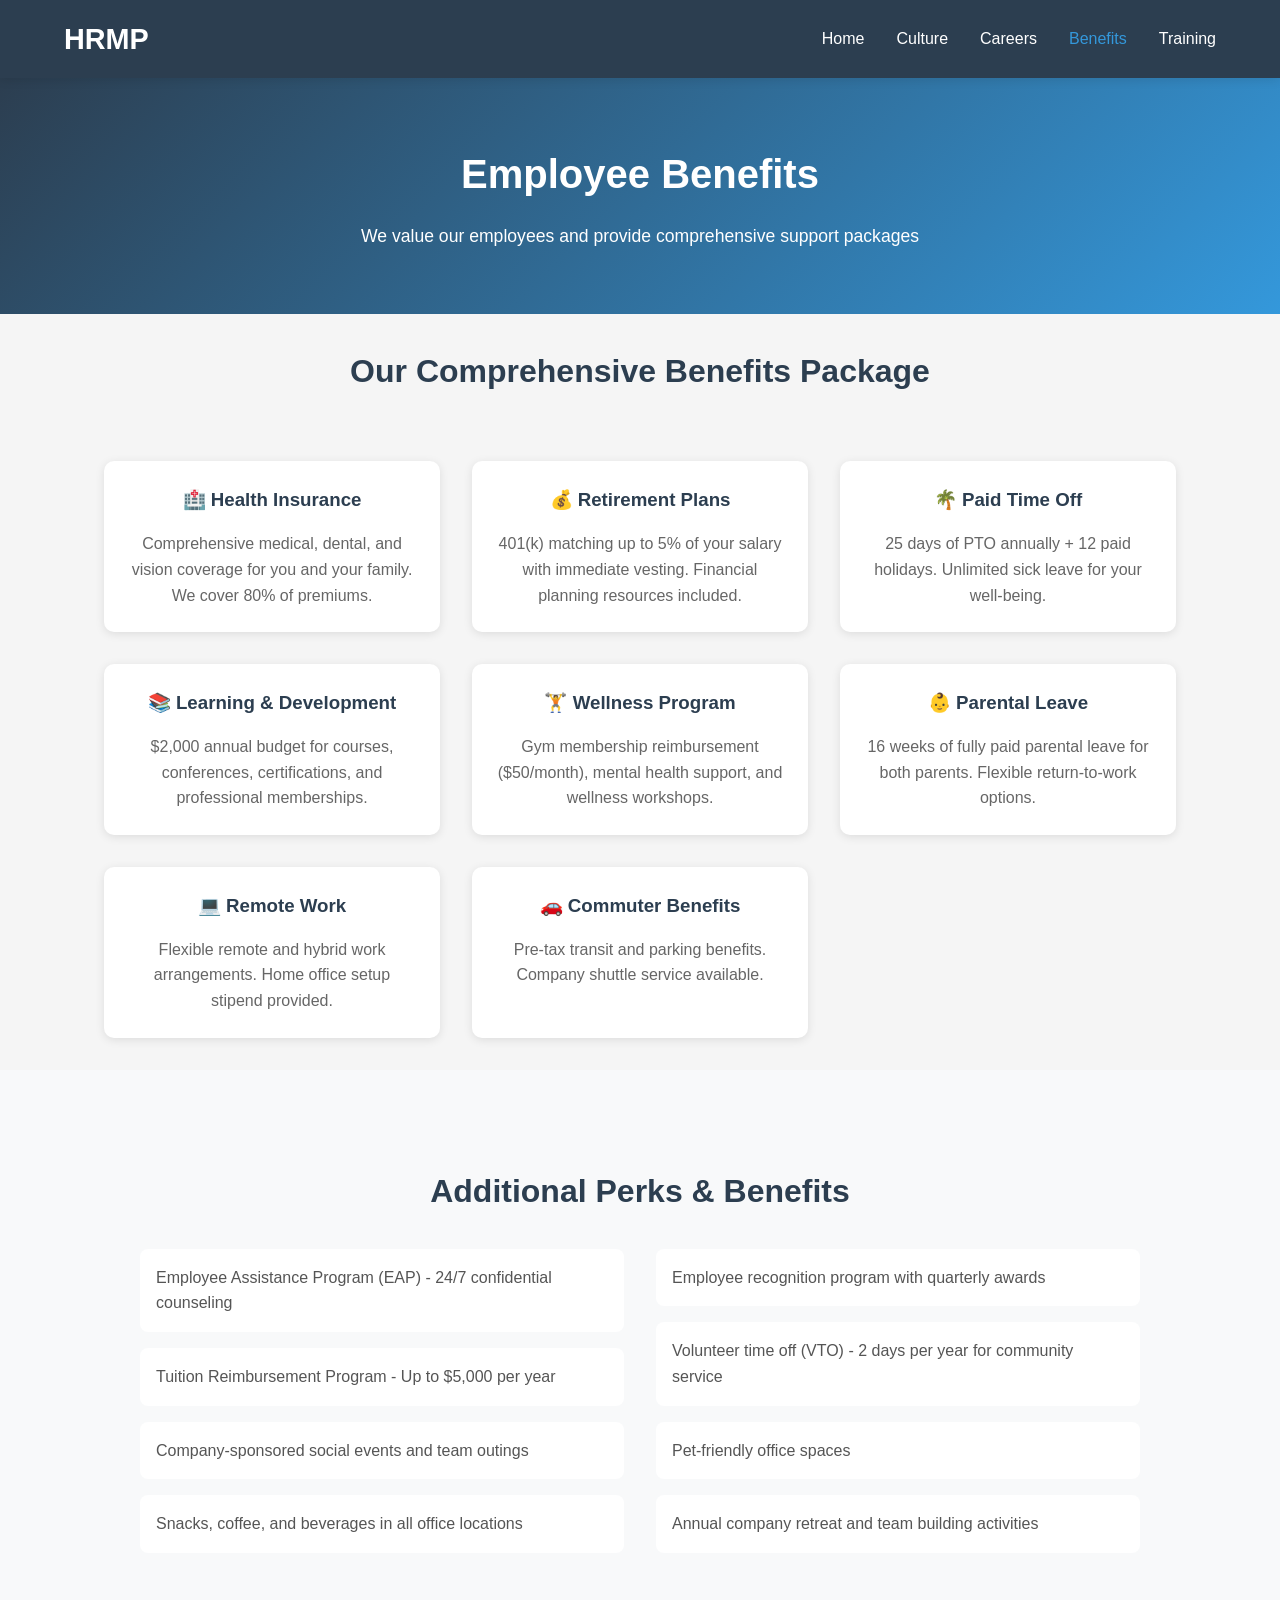
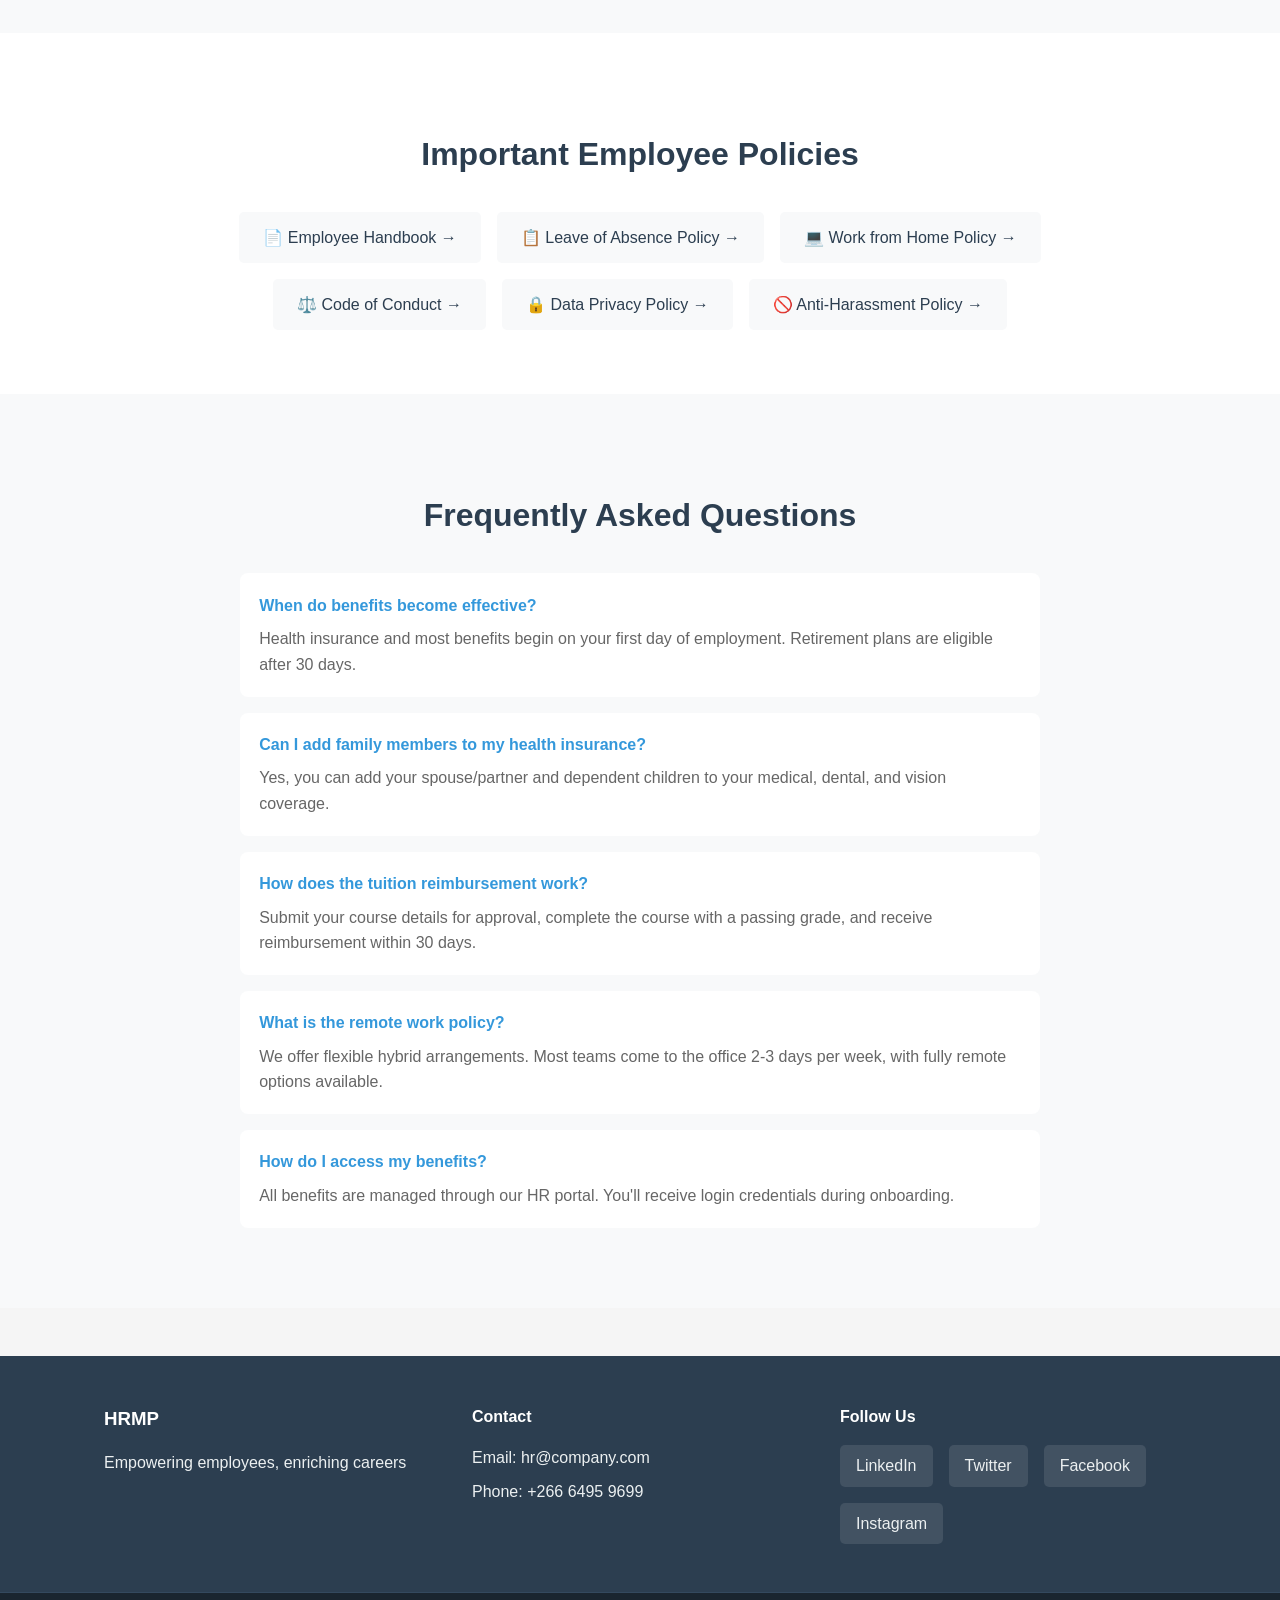
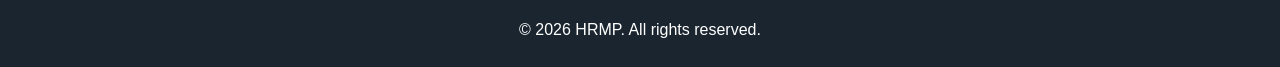
==== pages/benefits.html @ 978f9408 "Initial commit" ====
<!DOCTYPE html>
<html lang="en">
<head>
  <meta charset="UTF-8">
  <meta name="viewport" content="width=device-width, initial-scale=1.0">
  <title>HRMP | Employee Benefits</title>
  <link rel="stylesheet" href="../css/style.css">
</head>
<body>
  <header>
    <nav class="navbar">
      <h1 class="logo">HRMP</h1>
      <ul class="nav-links">
        <li><a href="../index.html">Home</a></li>
        <li><a href="culture.html">Culture</a></li>
        <li><a href="careers.html">Careers</a></li>
        <li><a href="benefits.html" class="active">Benefits</a></li>
        <li><a href="training.html">Training</a></li>
      </ul>
      <button class="hamburger">☰</button>
    </nav>
  </header>

  <main>
    <section class="page-header">
      <h1>Employee Benefits</h1>
      <p>We value our employees and provide comprehensive support packages</p>
    </section>

    <section class="benefits-showcase">
      <h2>Our Comprehensive Benefits Package</h2>
      <div class="benefits-grid">
        <div class="benefit-card">
          <h3>🏥 Health Insurance</h3>
          <p>Comprehensive medical, dental, and vision coverage for you and your family. We cover 80% of premiums.</p>
        </div>
        <div class="benefit-card">
          <h3>💰 Retirement Plans</h3>
          <p>401(k) matching up to 5% of your salary with immediate vesting. Financial planning resources included.</p>
        </div>
        <div class="benefit-card">
          <h3>🌴 Paid Time Off</h3>
          <p>25 days of PTO annually + 12 paid holidays. Unlimited sick leave for your well-being.</p>
        </div>
        <div class="benefit-card">
          <h3>📚 Learning & Development</h3>
          <p>$2,000 annual budget for courses, conferences, certifications, and professional memberships.</p>
        </div>
        <div class="benefit-card">
          <h3>🏋️ Wellness Program</h3>
          <p>Gym membership reimbursement ($50/month), mental health support, and wellness workshops.</p>
        </div>
        <div class="benefit-card">
          <h3>👶 Parental Leave</h3>
          <p>16 weeks of fully paid parental leave for both parents. Flexible return-to-work options.</p>
        </div>
        <div class="benefit-card">
          <h3>💻 Remote Work</h3>
          <p>Flexible remote and hybrid work arrangements. Home office setup stipend provided.</p>
        </div>
        <div class="benefit-card">
          <h3>🚗 Commuter Benefits</h3>
          <p>Pre-tax transit and parking benefits. Company shuttle service available.</p>
        </div>
      </div>
    </section>

    <section class="benefits-details">
      <h2>Additional Perks & Benefits</h2>
      <ul class="perks-list">
        <li>Employee Assistance Program (EAP) - 24/7 confidential counseling</li>
        <li>Tuition Reimbursement Program - Up to $5,000 per year</li>
        <li>Company-sponsored social events and team outings</li>
        <li>Snacks, coffee, and beverages in all office locations</li>
        <li>Employee recognition program with quarterly awards</li>
        <li>Volunteer time off (VTO) - 2 days per year for community service</li>
        <li>Pet-friendly office spaces</li>
        <li>Annual company retreat and team building activities</li>
      </ul>
    </section>

    <section class="policy-links">
      <h2>Important Employee Policies</h2>
      <div class="policy-list">
        <a href="#" class="policy-link">📄 Employee Handbook →</a>
        <a href="#" class="policy-link">📋 Leave of Absence Policy →</a>
        <a href="#" class="policy-link">💻 Work from Home Policy →</a>
        <a href="#" class="policy-link">⚖️ Code of Conduct →</a>
        <a href="#" class="policy-link">🔒 Data Privacy Policy →</a>
        <a href="#" class="policy-link">🚫 Anti-Harassment Policy →</a>
      </div>
    </section>

    <section class="benefits-faq">
      <h2>Frequently Asked Questions</h2>
      <div class="faq-list">
        <div class="faq-item">
          <h3>When do benefits become effective?</h3>
          <p>Health insurance and most benefits begin on your first day of employment. Retirement plans are eligible after 30 days.</p>
        </div>
        <div class="faq-item">
          <h3>Can I add family members to my health insurance?</h3>
          <p>Yes, you can add your spouse/partner and dependent children to your medical, dental, and vision coverage.</p>
        </div>
        <div class="faq-item">
          <h3>How does the tuition reimbursement work?</h3>
          <p>Submit your course details for approval, complete the course with a passing grade, and receive reimbursement within 30 days.</p>
        </div>
        <div class="faq-item">
          <h3>What is the remote work policy?</h3>
          <p>We offer flexible hybrid arrangements. Most teams come to the office 2-3 days per week, with fully remote options available.</p>
        </div>
        <div class="faq-item">
          <h3>How do I access my benefits?</h3>
          <p>All benefits are managed through our HR portal. You'll receive login credentials during onboarding.</p>
        </div>
      </div>
    </section>
  </main>

  <footer>
    <div class="footer-content">
      <div class="footer-section">
        <h3>HRMP</h3>
        <p>Empowering employees, enriching careers</p>
      </div>
      <div class="footer-section">
        <h4>Contact</h4>
        <p>Email: hr@company.com</p>
        <p>Phone: +266 6495 9699</p>
      </div>
      <div class="footer-section">
        <h4>Follow Us</h4>
        <div class="social-links">
          <a href="#">LinkedIn</a>
          <a href="#">Twitter</a>
          <a href="#">Facebook</a>
          <a href="#">Instagram</a>
        </div>
      </div>
    </div>
    <div class="footer-bottom">
      <p>&copy; 2026 HRMP. All rights reserved.</p>
    </div>
  </footer>

  <script>
    const hamburger = document.querySelector('.hamburger');
    const navLinks = document.querySelector('.nav-links');
    hamburger.addEventListener('click', () => navLinks.classList.toggle('active'));
  </script>
</body>
</html>
---- css/style.css ----
/* HRMP - Clean & Simple Stylesheet */

/* Reset & Base */
* {
  margin: 0;
  padding: 0;
  box-sizing: border-box;
}

body {
  font-family: 'Segoe UI', Tahoma, Geneva, Verdana, sans-serif;
  line-height: 1.6;
  color: #333;
  background: #f5f5f5;
}

/* Navigation */
.navbar {
  display: flex;
  justify-content: space-between;
  align-items: center;
  padding: 1rem 5%;
  background: #2c3e50;
  color: white;
  position: sticky;
  top: 0;
  z-index: 1000;
  box-shadow: 0 2px 10px rgba(0,0,0,0.1);
}

.logo {
  font-size: 1.8rem;
  font-weight: 700;
}

.nav-links {
  display: flex;
  list-style: none;
  gap: 2rem;
}

.nav-links a {
  color: white;
  text-decoration: none;
  font-weight: 500;
  transition: color 0.3s;
}

.nav-links a:hover,
.nav-links a.active {
  color: #3498db;
}

.hamburger {
  display: none;
  font-size: 1.5rem;
  background: none;
  border: none;
  color: white;
  cursor: pointer;
}

/* Buttons */
.btn-primary, .btn-secondary, .btn-apply {
  display: inline-block;
  padding: 0.75rem 1.5rem;
  border-radius: 5px;
  font-weight: bold;
  text-decoration: none;
  border: none;
  cursor: pointer;
  transition: background 0.3s;
}

.btn-primary {
  background: #e67e22;
  color: white;
}

.btn-primary:hover {
  background: #d35400;
}

.btn-secondary {
  background: #3498db;
  color: white;
}

.btn-secondary:hover {
  background: #2980b9;
}

.btn-apply {
  background: #3498db;
  color: white;
  padding: 0.5rem 1.2rem;
  font-size: 0.9rem;
}

.btn-apply:hover {
  background: #2980b9;
}

/* Section Headings */
section h2 {
  text-align: center;
  font-size: 2rem;
  margin: 2rem 0;
  color: #2c3e50;
}

/* Hero Section */
.hero {
  background: linear-gradient(135deg, #2c3e50, #3498db);
  color: white;
  text-align: center;
  padding: 6rem 2rem;
}

.hero h1 {
  font-size: 3rem;
  margin-bottom: 1rem;
}

.hero p {
  font-size: 1.2rem;
  margin-bottom: 2rem;
}

/* Page Header */
.page-header {
  background: linear-gradient(135deg, #2c3e50, #3498db);
  color: white;
  text-align: center;
  padding: 4rem 2rem;
}

.page-header h1 {
  font-size: 2.5rem;
  margin-bottom: 1rem;
}

.page-header p {
  font-size: 1.1rem;
}

/* Grid Layouts */
.features-grid,
.staff-grid,
.values-grid,
.benefits-grid,
.programs-grid,
.gallery-grid,
.highlights-grid {
  display: grid;
  grid-template-columns: repeat(auto-fit, minmax(280px, 1fr));
  gap: 2rem;
  padding: 2rem 5%;
  max-width: 1200px;
  margin: 0 auto;
}

/* Cards */
.card,
.staff-card,
.value-card,
.benefit-card,
.program-card,
.highlight-card {
  background: white;
  border-radius: 10px;
  padding: 1.5rem;
  text-align: center;
  transition: transform 0.3s;
  box-shadow: 0 2px 10px rgba(0,0,0,0.1);
}

.card:hover,
.staff-card:hover,
.value-card:hover,
.benefit-card:hover,
.program-card:hover {
  transform: translateY(-5px);
  box-shadow: 0 5px 15px rgba(0,0,0,0.15);
}

.card h3,
.staff-card h3,
.value-card h3,
.benefit-card h3,
.program-card h3 {
  margin-bottom: 1rem;
  color: #2c3e50;
}

.card p,
.value-card p,
.benefit-card p,
.program-card p {
  color: #666;
}

/* Staff Cards */
.staff-card {
  padding: 0;
  overflow: hidden;
}

.staff-card img {
  width: 100%;
  height: 250px;
  object-fit: cover;
}

.staff-card h3 {
  margin: 1rem 0 0.5rem;
}

.staff-card p {
  padding-bottom: 1.5rem;
  color: #3498db;
  font-weight: 500;
}

/* Value Cards */
.value-card h3 {
  color: #3498db;
}

/* Program Cards */
.program-card ul {
  margin-top: 1rem;
  padding-left: 1.5rem;
  text-align: left;
}

.program-card li {
  margin-bottom: 0.5rem;
  color: #666;
}

/* Video Section */
.culture-video,
.training-video {
  padding: 4rem 5%;
  background: #f8f9fa;
  text-align: center;
}

.video-container {
  position: relative;
  padding-bottom: 56.25%;
  height: 0;
  max-width: 800px;
  margin: 0 auto;
  border-radius: 10px;
  overflow: hidden;
}

.video-container iframe {
  position: absolute;
  top: 0;
  left: 0;
  width: 100%;
  height: 100%;
}

.video-caption {
  margin-top: 1rem;
  color: #7f8c8d;
}

/* Job Listings */
.job-listings {
  padding: 4rem 5%;
  background: white;
}

.job-list {
  max-width: 1000px;
  margin: 0 auto;
}

.job-item {
  background: #f8f9fa;
  padding: 1.5rem;
  margin-bottom: 1.5rem;
  border-radius: 10px;
  display: flex;
  justify-content: space-between;
  align-items: flex-start;
  gap: 1.5rem;
  transition: all 0.3s;
}

.job-item:hover {
  transform: translateX(5px);
  box-shadow: 0 2px 10px rgba(0,0,0,0.1);
  background: white;
}

.job-info {
  flex: 1;
}

.job-info h3 {
  color: #2c3e50;
  margin-bottom: 0.5rem;
}

.job-type {
  color: #3498db;
  font-weight: 500;
  margin-bottom: 0.75rem;
  font-size: 0.9rem;
}

.job-description {
  color: #555;
  margin-bottom: 0.75rem;
}

.job-requirements {
  color: #7f8c8d;
  font-size: 0.9rem;
  margin-top: 0.5rem;
}

/* Recruitment Process */
.recruitment-process {
  padding: 4rem 5%;
  background: #f8f9fa;
}

.process-steps {
  display: flex;
  justify-content: space-between;
  flex-wrap: wrap;
  gap: 1.5rem;
  max-width: 1200px;
  margin: 0 auto;
}

.step {
  flex: 1;
  min-width: 180px;
  text-align: center;
  background: white;
  padding: 1.5rem;
  border-radius: 10px;
  transition: transform 0.3s;
  box-shadow: 0 2px 10px rgba(0,0,0,0.05);
}

.step:hover {
  transform: translateY(-5px);
  box-shadow: 0 5px 15px rgba(0,0,0,0.1);
}

.step-number {
  width: 50px;
  height: 50px;
  background: #3498db;
  color: white;
  border-radius: 50%;
  display: flex;
  align-items: center;
  justify-content: center;
  margin: 0 auto 1rem;
  font-weight: bold;
  font-size: 1.2rem;
}

.step h3 {
  margin-bottom: 0.75rem;
  color: #2c3e50;
  font-size: 1rem;
}

.step p {
  color: #7f8c8d;
  font-size: 0.85rem;
}

/* Two Column Lists */
.benefits-details {
  padding: 4rem 5%;
  background: #f8f9fa;
}

.perks-list {
  column-count: 2;
  column-gap: 2rem;
  list-style: none;
  max-width: 1000px;
  margin: 0 auto;
  padding: 0;
}

.perks-list li {
  background: white;
  margin-bottom: 1rem;
  padding: 1rem;
  border-radius: 8px;
  break-inside: avoid;
  color: #555;
}

/* Policy Links */
.policy-links {
  padding: 4rem 5%;
  background: white;
  text-align: center;
}

.policy-list {
  display: flex;
  justify-content: center;
  gap: 1rem;
  flex-wrap: wrap;
  max-width: 1000px;
  margin: 0 auto;
}

.policy-link {
  display: inline-block;
  padding: 0.8rem 1.5rem;
  background: #f8f9fa;
  color: #2c3e50;
  text-decoration: none;
  border-radius: 5px;
  transition: all 0.3s;
}

.policy-link:hover {
  background: #3498db;
  color: white;
}

/* Resources */
.learning-resources {
  padding: 4rem 5%;
  background: white;
  text-align: center;
}

.resources-grid {
  display: flex;
  justify-content: center;
  gap: 1rem;
  flex-wrap: wrap;
  max-width: 900px;
  margin: 0 auto;
}

.resource-link {
  display: inline-block;
  padding: 0.8rem 1.5rem;
  background: #f8f9fa;
  color: #2c3e50;
  text-decoration: none;
  border-radius: 5px;
  transition: all 0.3s;
}

.resource-link:hover {
  background: #3498db;
  color: white;
}

/* Training List */
.upcoming-training {
  padding: 4rem 5%;
  background: #f8f9fa;
}

.training-list {
  max-width: 800px;
  margin: 0 auto;
}

.training-item {
  background: white;
  padding: 1rem;
  margin-bottom: 1rem;
  border-radius: 8px;
  display: flex;
  justify-content: space-between;
  align-items: center;
  flex-wrap: wrap;
  gap: 1rem;
}

.training-item strong {
  color: #2c3e50;
}

.training-item span {
  color: #7f8c8d;
  font-size: 0.9rem;
}

/* FAQ */
.benefits-faq {
  padding: 4rem 5%;
  background: #f8f9fa;
}

.faq-list {
  max-width: 800px;
  margin: 0 auto;
}

.faq-item {
  background: white;
  padding: 1.2rem;
  margin-bottom: 1rem;
  border-radius: 8px;
}

.faq-item h3 {
  color: #3498db;
  margin-bottom: 0.5rem;
  font-size: 1rem;
}

.faq-item p {
  color: #666;
}

/* Gallery */
.workplace-gallery {
  padding: 4rem 5%;
  background: white;
}

.gallery-grid {
  display: grid;
  grid-template-columns: repeat(auto-fit, minmax(280px, 1fr));
  gap: 1.5rem;
}

.gallery-grid img {
  width: 100%;
  height: 250px;
  object-fit: cover;
  border-radius: 10px;
}

/* Footer */
footer {
  background: #2c3e50;
  color: white;
  margin-top: 3rem;
}

.footer-content {
  display: grid;
  grid-template-columns: repeat(auto-fit, minmax(250px, 1fr));
  gap: 2rem;
  padding: 3rem 5%;
  max-width: 1200px;
  margin: 0 auto;
}

.footer-section h3,
.footer-section h4 {
  margin-bottom: 1rem;
}

.footer-section p {
  margin: 0.5rem 0;
  color: #ecf0f1;
}

.footer-section ul {
  list-style: none;
}

.footer-section ul li {
  margin-bottom: 0.5rem;
}

.footer-section a {
  color: #ecf0f1;
  text-decoration: none;
}

.footer-section a:hover {
  color: #3498db;
}

.social-links {
  display: flex;
  gap: 1rem;
  flex-wrap: wrap;
}

.social-links a {
  padding: 0.5rem 1rem;
  background: rgba(255,255,255,0.1);
  border-radius: 5px;
}

.social-links a:hover {
  background: #3498db;
  color: white;
}

.footer-bottom {
  text-align: center;
  padding: 1.5rem;
  background: #1a252f;
  border-top: 1px solid #34495e;
}

/* Responsive Design */
@media (max-width: 768px) {
  .nav-links {
    display: none;
    position: absolute;
    top: 70px;
    left: 0;
    width: 100%;
    background: #2c3e50;
    flex-direction: column;
    padding: 1rem;
    text-align: center;
    gap: 1rem;
  }

  .nav-links.active {
    display: flex;
  }

  .hamburger {
    display: block;
  }

  .hero h1 {
    font-size: 2rem;
  }

  .hero {
    padding: 3rem 1rem;
  }

  .page-header h1 {
    font-size: 1.8rem;
  }

  .page-header {
    padding: 3rem 1rem;
  }

  section h2 {
    font-size: 1.5rem;
  }

  .job-item {
    flex-direction: column;
    align-items: stretch;
  }

  .btn-apply {
    text-align: center;
  }

  .process-steps {
    flex-direction: column;
  }

  .step {
    min-width: auto;
  }

  .perks-list {
    column-count: 1;
  }

  .training-item {
    flex-direction: column;
    text-align: center;
  }

  .policy-list,
  .resources-grid {
    flex-direction: column;
    align-items: center;
  }

  .policy-link,
  .resource-link {
    width: 100%;
    max-width: 250px;
    text-align: center;
  }

  .footer-content {
    grid-template-columns: 1fr;
    text-align: center;
  }

  .social-links {
    justify-content: center;
  }
}

@media (max-width: 480px) {
  .hero h1 {
    font-size: 1.5rem;
  }

  .hero p {
    font-size: 1rem;
  }

  .page-header h1 {
    font-size: 1.5rem;
  }

  .features-grid,
  .staff-grid,
  .values-grid,
  .benefits-grid,
  .programs-grid {
    grid-template-columns: 1fr;
    gap: 1rem;
  }

  .staff-card img {
    height: 200px;
  }
}
/* Application Form Container - Hidden by default */
.application-form-container {
  display: none;
  background: rgba(0,0,0,0.5);
  position: fixed;
  top: 0;
  left: 0;
  width: 100%;
  height: 100%;
  z-index: 2000;
  justify-content: center;
  align-items: center;
}

/* Target each form container by ID to show when linked */
#application-senior-software-engineer:target,
#application-hr-business-partner:target,
#application-marketing-specialist:target,
#application-product-manager:target,
#application-data-analyst:target,
#application-ux-ui-designer:target {
  display: flex;
}

/* Form Wrapper */
.application-form-wrapper {
  background: white;
  border-radius: 15px;
  width: 90%;
  max-width: 500px;
  max-height: 90vh;
  overflow-y: auto;
  box-shadow: 0 10px 40px rgba(0,0,0,0.2);
}

.form-header {
  display: flex;
  justify-content: space-between;
  align-items: center;
  padding: 1.5rem;
  background: #2c3e50;
  color: white;
  border-radius: 15px 15px 0 0;
}

.form-header h3 {
  margin: 0;
  color: white;
}

.close-form {
  color: white;
  text-decoration: none;
  font-size: 1.5rem;
  transition: transform 0.2s;
}

.close-form:hover {
  transform: scale(1.2);
}

.application-form {
  padding: 1.5rem;
}

.application-form .form-group {
  margin-bottom: 1.2rem;
}

.application-form label {
  display: block;
  margin-bottom: 0.5rem;
  font-weight: 500;
  color: #2c3e50;
}

.application-form input,
.application-form select {
  width: 100%;
  padding: 0.75rem;
  border: 1px solid #ddd;
  border-radius: 8px;
  font-size: 1rem;
}

.application-form input:focus,
.application-form select:focus {
  outline: none;
  border-color: #3498db;
}

.submit-btn {
  width: 100%;
  margin-top: 0.5rem;
}

.form-note {
  text-align: center;
  margin-top: 1rem;
  font-size: 0.85rem;
  color: #7f8c8d;
}

/* Responsive */
@media (max-width: 768px) {
  .application-form-wrapper {
    width: 95%;
    margin: 1rem;
  }
  
  .form-header {
    padding: 1rem;
  }
  
  .application-form {
    padding: 1rem;
  }
}
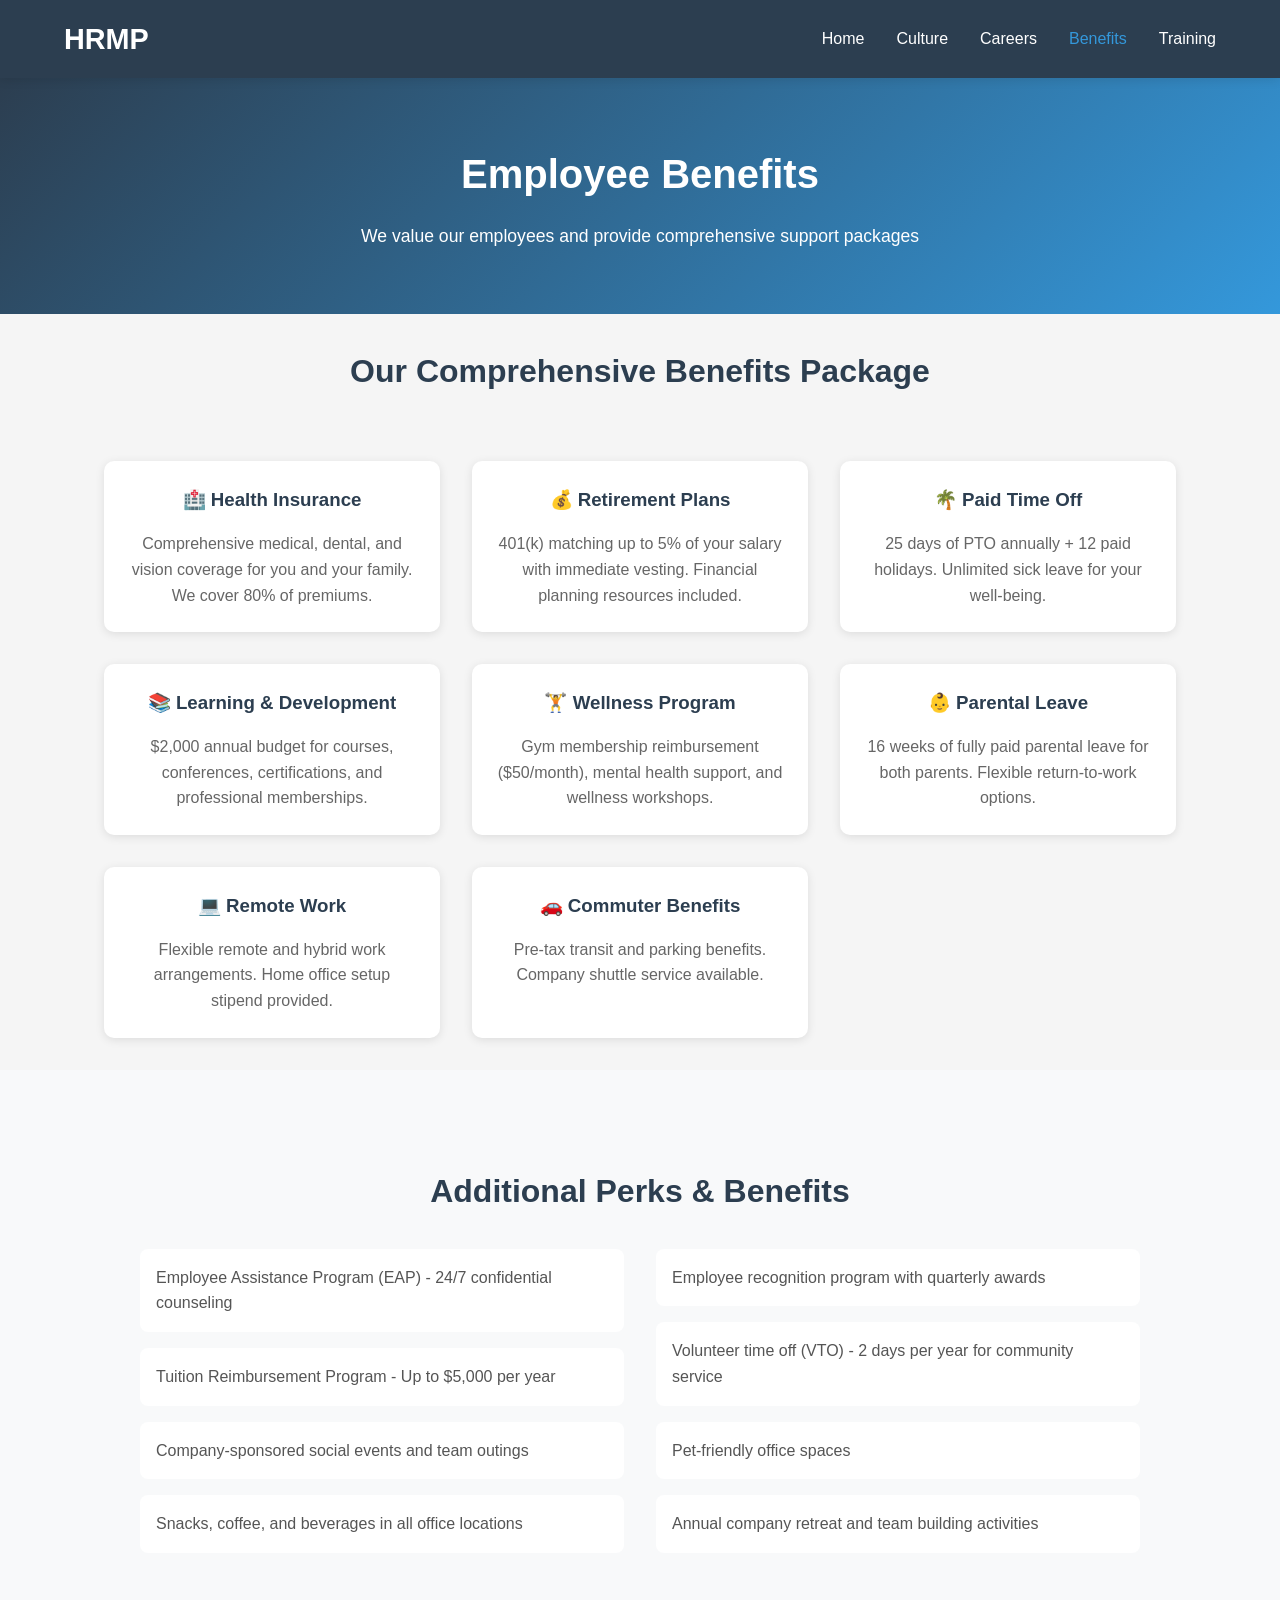
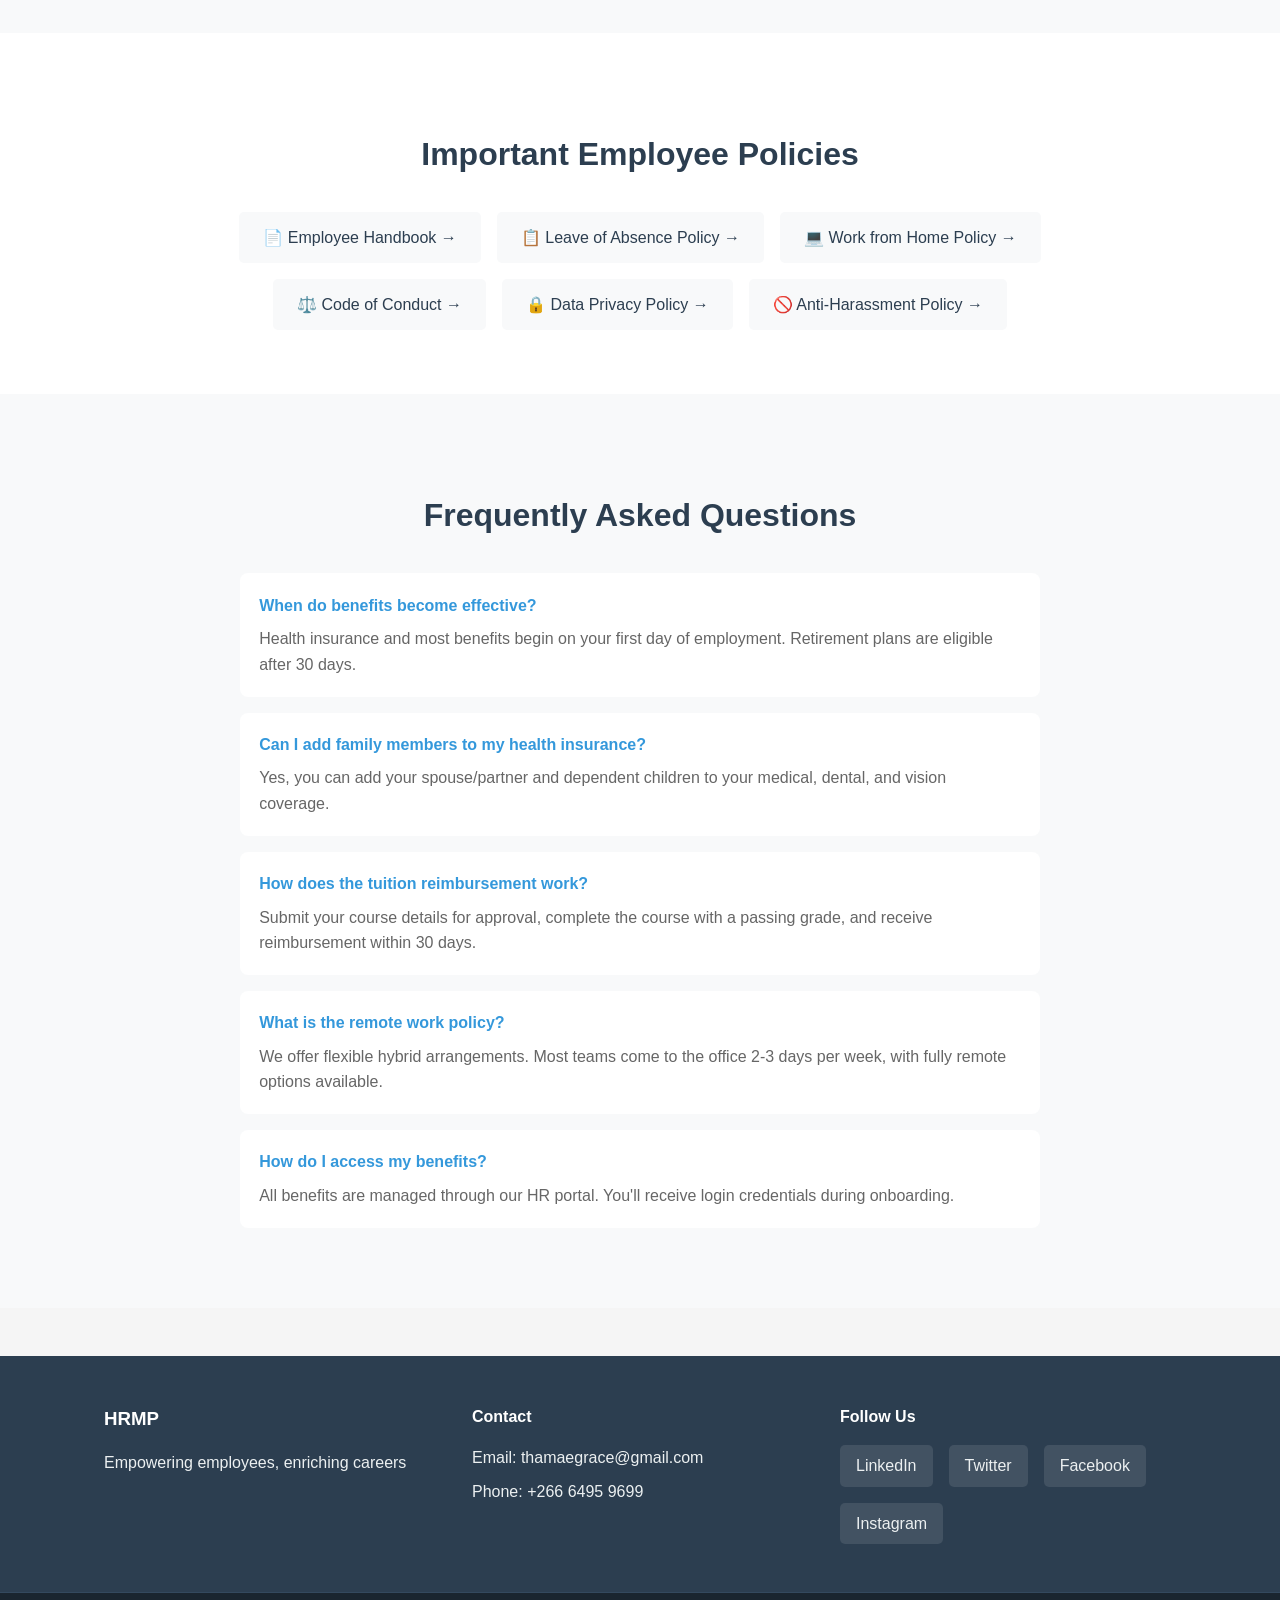
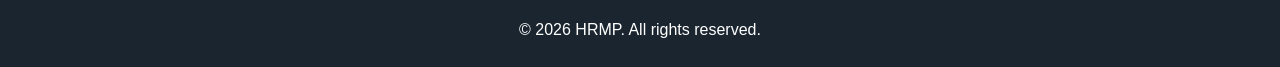
==== commit 87e960e8: "your message" ====
--- a/pages/benefits.html
+++ b/pages/benefits.html
@@ -126,7 +126,7 @@
       </div>
       <div class="footer-section">
         <h4>Contact</h4>
-        <p>Email: hr@company.com</p>
+        <p>Email: thamaegrace@gmail.com</p>
         <p>Phone: +266 6495 9699</p>
       </div>
       <div class="footer-section">
--- a/css/style.css
+++ b/css/style.css
@@ -1,4 +1,4 @@
-/* HRMP - Clean & Simple Stylesheet */
+/* HRMP - Complete Stylesheet */
 
 /* Reset & Base */
 * {
@@ -81,24 +81,18 @@
   background: #d35400;
 }
 
-.btn-secondary {
+.btn-secondary, .btn-apply {
   background: #3498db;
   color: white;
 }
 
-.btn-secondary:hover {
+.btn-secondary:hover, .btn-apply:hover {
   background: #2980b9;
 }
 
 .btn-apply {
-  background: #3498db;
-  color: white;
   padding: 0.5rem 1.2rem;
   font-size: 0.9rem;
-}
-
-.btn-apply:hover {
-  background: #2980b9;
 }
 
 /* Section Headings */
@@ -109,49 +103,40 @@
   color: #2c3e50;
 }
 
-/* Hero Section */
-.hero {
+/* Hero & Page Header */
+.hero, .page-header {
   background: linear-gradient(135deg, #2c3e50, #3498db);
   color: white;
   text-align: center;
   padding: 6rem 2rem;
 }
 
-.hero h1 {
+.page-header {
+  padding: 4rem 2rem;
+}
+
+.hero h1, .page-header h1 {
   font-size: 3rem;
   margin-bottom: 1rem;
 }
 
-.hero p {
+.page-header h1 {
+  font-size: 2.5rem;
+}
+
+.hero p, .page-header p {
   font-size: 1.2rem;
   margin-bottom: 2rem;
 }
 
-/* Page Header */
-.page-header {
-  background: linear-gradient(135deg, #2c3e50, #3498db);
-  color: white;
-  text-align: center;
-  padding: 4rem 2rem;
-}
-
-.page-header h1 {
-  font-size: 2.5rem;
-  margin-bottom: 1rem;
-}
-
 .page-header p {
+  margin-bottom: 0;
   font-size: 1.1rem;
 }
 
 /* Grid Layouts */
-.features-grid,
-.staff-grid,
-.values-grid,
-.benefits-grid,
-.programs-grid,
-.gallery-grid,
-.highlights-grid {
+.features-grid, .staff-grid, .values-grid, .benefits-grid, 
+.programs-grid, .gallery-grid, .highlights-grid {
   display: grid;
   grid-template-columns: repeat(auto-fit, minmax(280px, 1fr));
   gap: 2rem;
@@ -161,12 +146,7 @@
 }
 
 /* Cards */
-.card,
-.staff-card,
-.value-card,
-.benefit-card,
-.program-card,
-.highlight-card {
+.card, .staff-card, .value-card, .benefit-card, .program-card, .highlight-card {
   background: white;
   border-radius: 10px;
   padding: 1.5rem;
@@ -175,28 +155,18 @@
   box-shadow: 0 2px 10px rgba(0,0,0,0.1);
 }
 
-.card:hover,
-.staff-card:hover,
-.value-card:hover,
-.benefit-card:hover,
-.program-card:hover {
+.card:hover, .staff-card:hover, .value-card:hover, 
+.benefit-card:hover, .program-card:hover {
   transform: translateY(-5px);
   box-shadow: 0 5px 15px rgba(0,0,0,0.15);
 }
 
-.card h3,
-.staff-card h3,
-.value-card h3,
-.benefit-card h3,
-.program-card h3 {
+.card h3, .staff-card h3, .value-card h3, .benefit-card h3, .program-card h3 {
   margin-bottom: 1rem;
   color: #2c3e50;
 }
 
-.card p,
-.value-card p,
-.benefit-card p,
-.program-card p {
+.card p, .value-card p, .benefit-card p, .program-card p {
   color: #666;
 }
 
@@ -240,8 +210,7 @@
 }
 
 /* Video Section */
-.culture-video,
-.training-video {
+.culture-video, .training-video {
   padding: 4rem 5%;
   background: #f8f9fa;
   text-align: center;
@@ -255,6 +224,7 @@
   margin: 0 auto;
   border-radius: 10px;
   overflow: hidden;
+  box-shadow: 0 5px 20px rgba(0,0,0,0.1);
 }
 
 .video-container iframe {
@@ -295,8 +265,8 @@
 
 .job-item:hover {
   transform: translateX(5px);
+  background: white;
   box-shadow: 0 2px 10px rgba(0,0,0,0.1);
-  background: white;
 }
 
 .job-info {
@@ -406,14 +376,21 @@
   color: #555;
 }
 
-/* Policy Links */
+/* Policy & Resources Links */
+.policy-links, .learning-resources {
+  padding: 4rem 5%;
+  text-align: center;
+}
+
 .policy-links {
-  padding: 4rem 5%;
-  background: white;
-  text-align: center;
-}
-
-.policy-list {
+  background: white;
+}
+
+.learning-resources {
+  background: white;
+}
+
+.policy-list, .resources-grid {
   display: flex;
   justify-content: center;
   gap: 1rem;
@@ -422,7 +399,7 @@
   margin: 0 auto;
 }
 
-.policy-link {
+.policy-link, .resource-link {
   display: inline-block;
   padding: 0.8rem 1.5rem;
   background: #f8f9fa;
@@ -432,38 +409,7 @@
   transition: all 0.3s;
 }
 
-.policy-link:hover {
-  background: #3498db;
-  color: white;
-}
-
-/* Resources */
-.learning-resources {
-  padding: 4rem 5%;
-  background: white;
-  text-align: center;
-}
-
-.resources-grid {
-  display: flex;
-  justify-content: center;
-  gap: 1rem;
-  flex-wrap: wrap;
-  max-width: 900px;
-  margin: 0 auto;
-}
-
-.resource-link {
-  display: inline-block;
-  padding: 0.8rem 1.5rem;
-  background: #f8f9fa;
-  color: #2c3e50;
-  text-decoration: none;
-  border-radius: 5px;
-  transition: all 0.3s;
-}
-
-.resource-link:hover {
+.policy-link:hover, .resource-link:hover {
   background: #3498db;
   color: white;
 }
@@ -489,6 +435,12 @@
   align-items: center;
   flex-wrap: wrap;
   gap: 1rem;
+  transition: all 0.3s;
+}
+
+.training-item:hover {
+  transform: translateX(5px);
+  box-shadow: 0 2px 10px rgba(0,0,0,0.1);
 }
 
 .training-item strong {
@@ -516,6 +468,12 @@
   padding: 1.2rem;
   margin-bottom: 1rem;
   border-radius: 8px;
+  transition: all 0.3s;
+}
+
+.faq-item:hover {
+  transform: translateX(5px);
+  box-shadow: 0 2px 10px rgba(0,0,0,0.1);
 }
 
 .faq-item h3 {
@@ -532,12 +490,6 @@
 .workplace-gallery {
   padding: 4rem 5%;
   background: white;
-}
-
-.gallery-grid {
-  display: grid;
-  grid-template-columns: repeat(auto-fit, minmax(280px, 1fr));
-  gap: 1.5rem;
 }
 
 .gallery-grid img {
@@ -545,6 +497,108 @@
   height: 250px;
   object-fit: cover;
   border-radius: 10px;
+  transition: transform 0.3s;
+}
+
+.gallery-grid img:hover {
+  transform: scale(1.05);
+}
+
+/* Application Page Styles */
+.application-page {
+  padding: 3rem 5%;
+  background: #f8f9fa;
+  min-height: 70vh;
+}
+
+.application-container {
+  max-width: 800px;
+  margin: 0 auto;
+  background: white;
+  border-radius: 15px;
+  box-shadow: 0 5px 20px rgba(0,0,0,0.1);
+  overflow: hidden;
+}
+
+.job-summary {
+  background: #2c3e50;
+  color: white;
+  padding: 1.5rem;
+}
+
+.job-summary h3 {
+  margin-bottom: 1rem;
+  color: white;
+}
+
+.job-summary p {
+  margin: 0.5rem 0;
+  color: #ecf0f1;
+}
+
+.application-form-page {
+  padding: 2rem;
+}
+
+.form-row {
+  display: grid;
+  grid-template-columns: 1fr 1fr;
+  gap: 1.5rem;
+  margin-bottom: 1.2rem;
+}
+
+.form-group {
+  margin-bottom: 1.2rem;
+}
+
+.form-group label {
+  display: block;
+  margin-bottom: 0.5rem;
+  font-weight: 500;
+  color: #2c3e50;
+}
+
+.form-group input,
+.form-group select,
+.form-group textarea {
+  width: 100%;
+  padding: 0.75rem;
+  border: 1px solid #ddd;
+  border-radius: 8px;
+  font-size: 1rem;
+  font-family: inherit;
+}
+
+.form-group input:focus,
+.form-group select:focus,
+.form-group textarea:focus {
+  outline: none;
+  border-color: #3498db;
+}
+
+.submit-btn {
+  width: 100%;
+  background: #e67e22;
+  color: white;
+  padding: 0.9rem;
+  border: none;
+  border-radius: 8px;
+  font-size: 1rem;
+  font-weight: bold;
+  cursor: pointer;
+  margin-top: 1rem;
+  transition: background 0.3s;
+}
+
+.submit-btn:hover {
+  background: #d35400;
+}
+
+.form-note {
+  text-align: center;
+  margin-top: 1rem;
+  font-size: 0.8rem;
+  color: #7f8c8d;
 }
 
 /* Footer */
@@ -563,8 +617,7 @@
   margin: 0 auto;
 }
 
-.footer-section h3,
-.footer-section h4 {
+.footer-section h3, .footer-section h4 {
   margin-bottom: 1rem;
 }
 
@@ -584,6 +637,7 @@
 .footer-section a {
   color: #ecf0f1;
   text-decoration: none;
+  transition: color 0.3s;
 }
 
 .footer-section a:hover {
@@ -600,6 +654,7 @@
   padding: 0.5rem 1rem;
   background: rgba(255,255,255,0.1);
   border-radius: 5px;
+  transition: all 0.3s;
 }
 
 .social-links a:hover {
@@ -637,24 +692,26 @@
     display: block;
   }
 
+  .hero, .page-header {
+    padding: 3rem 1rem;
+  }
+
   .hero h1 {
     font-size: 2rem;
   }
 
-  .hero {
-    padding: 3rem 1rem;
-  }
-
   .page-header h1 {
     font-size: 1.8rem;
   }
 
-  .page-header {
-    padding: 3rem 1rem;
-  }
-
   section h2 {
     font-size: 1.5rem;
+  }
+
+  .features-grid, .staff-grid, .values-grid, 
+  .benefits-grid, .programs-grid {
+    grid-template-columns: 1fr;
+    gap: 1rem;
   }
 
   .job-item {
@@ -683,14 +740,12 @@
     text-align: center;
   }
 
-  .policy-list,
-  .resources-grid {
+  .policy-list, .resources-grid {
     flex-direction: column;
     align-items: center;
   }
 
-  .policy-link,
-  .resource-link {
+  .policy-link, .resource-link {
     width: 100%;
     max-width: 250px;
     text-align: center;
@@ -704,149 +759,39 @@
   .social-links {
     justify-content: center;
   }
+
+  .form-row {
+    grid-template-columns: 1fr;
+    gap: 0;
+  }
+  
+  .application-form-page {
+    padding: 1.5rem;
+  }
+  
+  .job-summary {
+    padding: 1rem;
+  }
 }
 
 @media (max-width: 480px) {
-  .hero h1 {
+  .hero h1, .page-header h1 {
     font-size: 1.5rem;
   }
 
-  .hero p {
+  .hero p, .page-header p {
     font-size: 1rem;
-  }
-
-  .page-header h1 {
-    font-size: 1.5rem;
-  }
-
-  .features-grid,
-  .staff-grid,
-  .values-grid,
-  .benefits-grid,
-  .programs-grid {
-    grid-template-columns: 1fr;
-    gap: 1rem;
   }
 
   .staff-card img {
     height: 200px;
   }
-}
-/* Application Form Container - Hidden by default */
-.application-form-container {
-  display: none;
-  background: rgba(0,0,0,0.5);
-  position: fixed;
-  top: 0;
-  left: 0;
-  width: 100%;
-  height: 100%;
-  z-index: 2000;
-  justify-content: center;
-  align-items: center;
-}
-
-/* Target each form container by ID to show when linked */
-#application-senior-software-engineer:target,
-#application-hr-business-partner:target,
-#application-marketing-specialist:target,
-#application-product-manager:target,
-#application-data-analyst:target,
-#application-ux-ui-designer:target {
-  display: flex;
-}
-
-/* Form Wrapper */
-.application-form-wrapper {
-  background: white;
-  border-radius: 15px;
-  width: 90%;
-  max-width: 500px;
-  max-height: 90vh;
-  overflow-y: auto;
-  box-shadow: 0 10px 40px rgba(0,0,0,0.2);
-}
-
-.form-header {
-  display: flex;
-  justify-content: space-between;
-  align-items: center;
-  padding: 1.5rem;
-  background: #2c3e50;
-  color: white;
-  border-radius: 15px 15px 0 0;
-}
-
-.form-header h3 {
-  margin: 0;
-  color: white;
-}
-
-.close-form {
-  color: white;
-  text-decoration: none;
-  font-size: 1.5rem;
-  transition: transform 0.2s;
-}
-
-.close-form:hover {
-  transform: scale(1.2);
-}
-
-.application-form {
-  padding: 1.5rem;
-}
-
-.application-form .form-group {
-  margin-bottom: 1.2rem;
-}
-
-.application-form label {
-  display: block;
-  margin-bottom: 0.5rem;
-  font-weight: 500;
-  color: #2c3e50;
-}
-
-.application-form input,
-.application-form select {
-  width: 100%;
-  padding: 0.75rem;
-  border: 1px solid #ddd;
-  border-radius: 8px;
-  font-size: 1rem;
-}
-
-.application-form input:focus,
-.application-form select:focus {
-  outline: none;
-  border-color: #3498db;
-}
-
-.submit-btn {
-  width: 100%;
-  margin-top: 0.5rem;
-}
-
-.form-note {
-  text-align: center;
-  margin-top: 1rem;
-  font-size: 0.85rem;
-  color: #7f8c8d;
-}
-
-/* Responsive */
-@media (max-width: 768px) {
-  .application-form-wrapper {
-    width: 95%;
-    margin: 1rem;
+
+  .application-page {
+    padding: 2rem 1rem;
   }
   
-  .form-header {
-    padding: 1rem;
-  }
-  
-  .application-form {
-    padding: 1rem;
+  .application-container {
+    border-radius: 10px;
   }
 }
